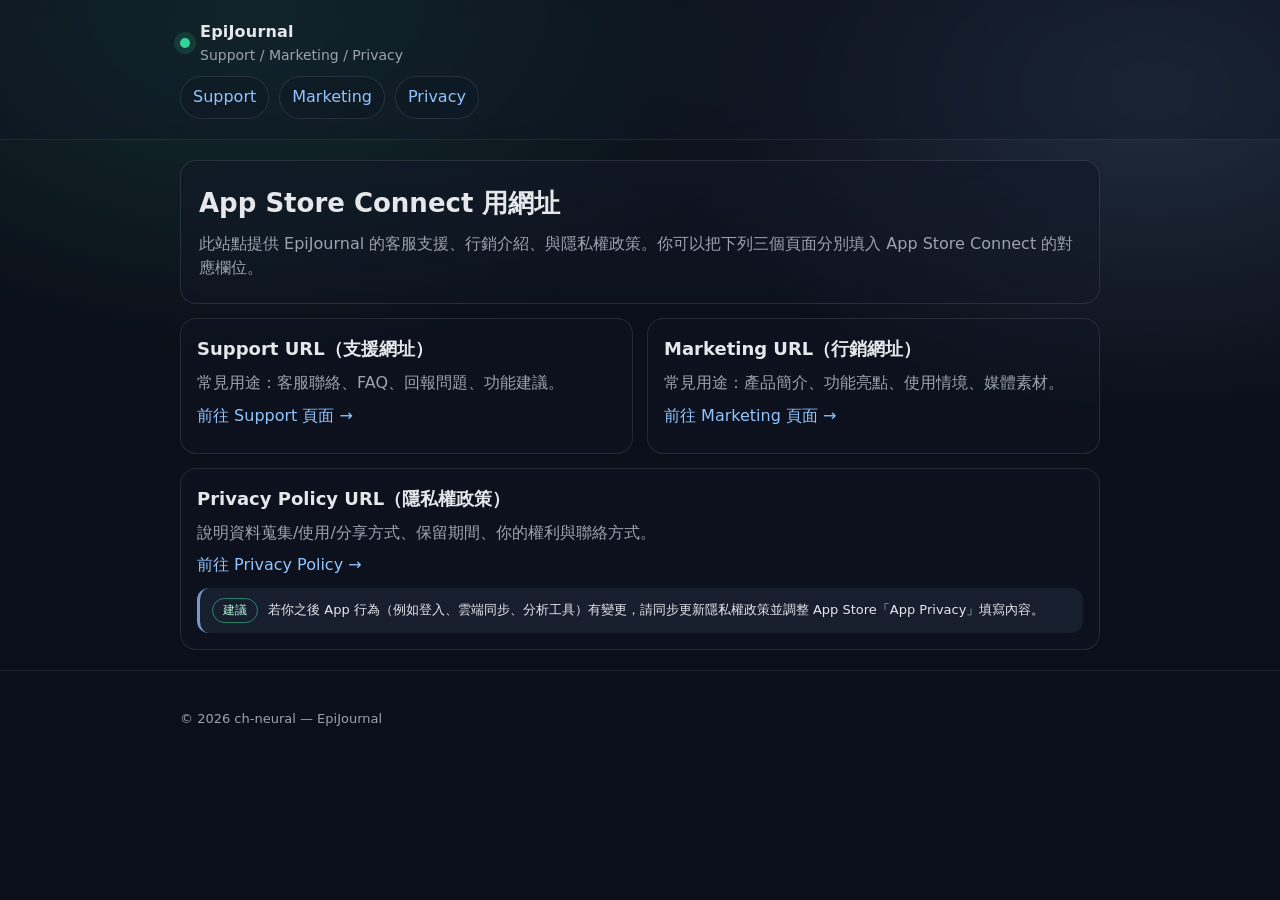
==== docs/index.html @ 1eead51c "Add GitHub Pages for support, marketing, and privacy Create a docs/ site with Support, Marketing, an" ====
<!doctype html>
<html lang="zh-Hant">
  <head>
    <meta charset="utf-8" />
    <meta name="viewport" content="width=device-width, initial-scale=1" />
    <title>EpiJournal — Support / Marketing / Privacy</title>
    <meta name="description" content="EpiJournal 的支援、行銷與隱私權政策頁面（Support URL / Marketing URL / Privacy Policy URL）。" />
    <link rel="stylesheet" href="./assets/styles.css" />
  </head>
  <body>
    <header>
      <div class="container">
        <div class="brand">
          <div class="logo" aria-hidden="true"></div>
          <div>
            <div class="title">EpiJournal</div>
            <div class="subtitle">Support / Marketing / Privacy</div>
          </div>
        </div>
        <nav aria-label="主要導覽">
          <a href="./support.html">Support</a>
          <a href="./marketing.html">Marketing</a>
          <a href="./privacy.html">Privacy</a>
        </nav>
      </div>
    </header>

    <main class="container">
      <section class="hero">
        <h1>App Store Connect 用網址</h1>
        <p>此站點提供 EpiJournal 的客服支援、行銷介紹、與隱私權政策。你可以把下列三個頁面分別填入 App Store Connect 的對應欄位。</p>
      </section>

      <section class="grid" aria-label="頁面列表">
        <article class="card half">
          <h2>Support URL（支援網址）</h2>
          <p class="muted">常見用途：客服聯絡、FAQ、回報問題、功能建議。</p>
          <p><a href="./support.html">前往 Support 頁面 →</a></p>
        </article>

        <article class="card half">
          <h2>Marketing URL（行銷網址）</h2>
          <p class="muted">常見用途：產品簡介、功能亮點、使用情境、媒體素材。</p>
          <p><a href="./marketing.html">前往 Marketing 頁面 →</a></p>
        </article>

        <article class="card">
          <h2>Privacy Policy URL（隱私權政策）</h2>
          <p class="muted">說明資料蒐集/使用/分享方式、保留期間、你的權利與聯絡方式。</p>
          <p><a href="./privacy.html">前往 Privacy Policy →</a></p>
          <div class="callout small">
            <div><span class="pill ok">建議</span> 若你之後 App 行為（例如登入、雲端同步、分析工具）有變更，請同步更新隱私權政策並調整 App Store「App Privacy」填寫內容。</div>
          </div>
        </article>
      </section>
    </main>

    <footer>
      <div class="container small">
        <div class="muted">© <span id="y"></span> ch-neural — EpiJournal</div>
      </div>
    </footer>

    <script>
      document.getElementById("y").textContent = String(new Date().getFullYear());
    </script>
  </body>
</html>
---- docs/assets/styles.css ----
/* Simple, clean GitHub Pages styling for EpiJournal */
:root{
  --bg:#0b0f19;
  --card:#111827;
  --text:#e5e7eb;
  --muted:#9ca3af;
  --border:#243047;
  --link:#93c5fd;
  --accent:#34d399;
  --danger:#fb7185;
  --max: 960px;
}

*{box-sizing:border-box}
html,body{height:100%}
body{
  margin:0;
  font-family: ui-sans-serif, system-ui, -apple-system, Segoe UI, Roboto, Helvetica, Arial, "Apple Color Emoji", "Segoe UI Emoji";
  background: radial-gradient(900px 600px at 20% 0%, rgba(52,211,153,0.16), transparent 60%),
              radial-gradient(900px 600px at 90% 10%, rgba(147,197,253,0.16), transparent 55%),
              var(--bg);
  color:var(--text);
  line-height:1.55;
}

a{color:var(--link); text-decoration:none}
a:hover{text-decoration:underline}

header{
  border-bottom: 1px solid rgba(255,255,255,0.08);
  background: rgba(17,24,39,0.4);
  backdrop-filter: blur(8px);
  position: sticky;
  top: 0;
  z-index: 10;
}

.container{max-width:var(--max); margin:0 auto; padding:20px}
.brand{display:flex; align-items:center; gap:10px}
.logo{
  width:10px;height:10px;border-radius:999px;background:var(--accent);
  box-shadow: 0 0 0 6px rgba(52,211,153,0.14);
}
.title{font-weight:700; letter-spacing:0.2px}
.subtitle{color:var(--muted); font-size:14px}

nav{display:flex; flex-wrap:wrap; gap:10px; margin-top:10px}
nav a{
  display:inline-flex; align-items:center; gap:8px;
  padding:8px 12px;
  border:1px solid rgba(255,255,255,0.10);
  border-radius:999px;
  background: rgba(17,24,39,0.35);
}
nav a[aria-current="page"]{
  border-color: rgba(52,211,153,0.55);
  box-shadow: 0 0 0 3px rgba(52,211,153,0.10);
}

main{padding:28px 0 56px}
.hero{
  padding:22px 18px;
  border:1px solid rgba(255,255,255,0.10);
  border-radius:16px;
  background: linear-gradient(180deg, rgba(17,24,39,0.65), rgba(17,24,39,0.35));
}
.hero h1{margin:0 0 8px; font-size:26px}
.hero p{margin:0; color:var(--muted)}

.grid{
  display:grid;
  grid-template-columns: repeat(12, 1fr);
  gap:14px;
  margin-top:14px;
}
.card{
  grid-column: span 12;
  border:1px solid rgba(255,255,255,0.10);
  border-radius:16px;
  background: rgba(17,24,39,0.35);
  padding:16px;
}
@media (min-width: 820px){
  .card.half{grid-column: span 6;}
}
.card h2{margin:0 0 8px; font-size:18px}
.card p{margin:8px 0; color:var(--muted)}
.card ul{margin:10px 0 0; padding-left:18px; color:var(--muted)}

.pill{
  display:inline-block;
  padding:2px 10px;
  border-radius:999px;
  border:1px solid rgba(255,255,255,0.10);
  color:var(--muted);
  font-size:12px;
  margin-right:6px;
}
.pill.ok{border-color: rgba(52,211,153,0.55); color:#b7f7dd}
.pill.warn{border-color: rgba(251,113,133,0.55); color:#ffd0d9}

code{
  font-family: ui-monospace, SFMono-Regular, Menlo, Monaco, Consolas, "Liberation Mono", "Courier New", monospace;
  background: rgba(255,255,255,0.06);
  padding: 2px 6px;
  border-radius: 8px;
}

footer{
  border-top: 1px solid rgba(255,255,255,0.08);
  color:var(--muted);
  padding:18px 0;
}
.small{font-size:13px}
.muted{color:var(--muted)}
.kvs{display:grid; grid-template-columns: 1fr; gap:8px}
@media (min-width: 700px){
  .kvs{grid-template-columns: 220px 1fr}
}
.k{color: #cbd5e1}
.callout{
  border-left: 3px solid rgba(147,197,253,0.75);
  padding: 10px 12px;
  background: rgba(147,197,253,0.08);
  border-radius: 12px;
  margin-top: 10px;
}
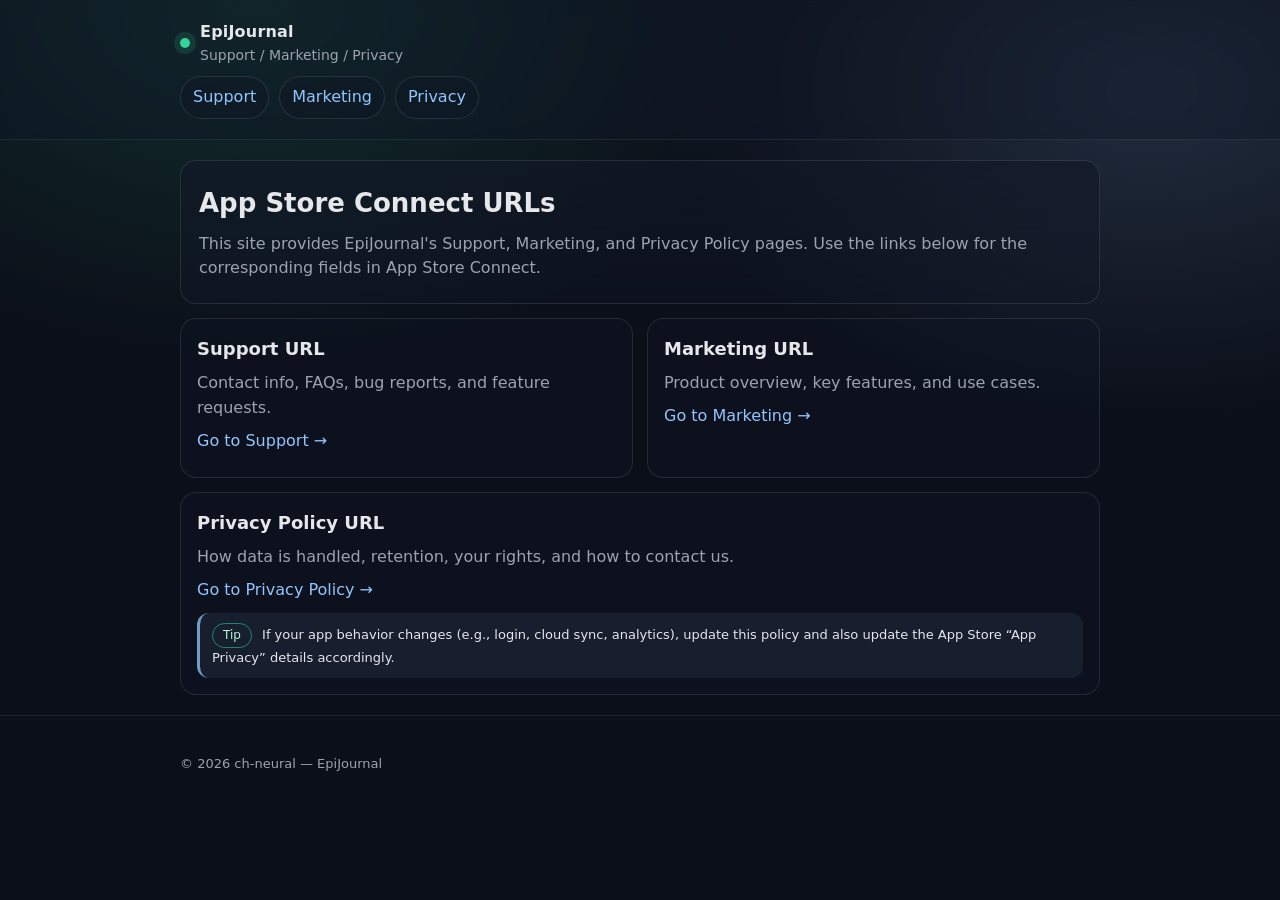
==== commit cc57fd41: "Rewrite GitHub Pages content in English Update the Support, Marketing, and Privacy Policy pages (and" ====
--- a/docs/index.html
+++ b/docs/index.html
@@ -1,10 +1,10 @@
 <!doctype html>
-<html lang="zh-Hant">
+<html lang="en">
   <head>
     <meta charset="utf-8" />
     <meta name="viewport" content="width=device-width, initial-scale=1" />
     <title>EpiJournal — Support / Marketing / Privacy</title>
-    <meta name="description" content="EpiJournal 的支援、行銷與隱私權政策頁面（Support URL / Marketing URL / Privacy Policy URL）。" />
+    <meta name="description" content="Support, marketing, and privacy policy pages for EpiJournal (App Store Connect URLs)." />
     <link rel="stylesheet" href="./assets/styles.css" />
   </head>
   <body>
@@ -17,7 +17,7 @@
             <div class="subtitle">Support / Marketing / Privacy</div>
           </div>
         </div>
-        <nav aria-label="主要導覽">
+        <nav aria-label="Primary">
           <a href="./support.html">Support</a>
           <a href="./marketing.html">Marketing</a>
           <a href="./privacy.html">Privacy</a>
@@ -27,29 +27,29 @@
 
     <main class="container">
       <section class="hero">
-        <h1>App Store Connect 用網址</h1>
-        <p>此站點提供 EpiJournal 的客服支援、行銷介紹、與隱私權政策。你可以把下列三個頁面分別填入 App Store Connect 的對應欄位。</p>
+        <h1>App Store Connect URLs</h1>
+        <p>This site provides EpiJournal's Support, Marketing, and Privacy Policy pages. Use the links below for the corresponding fields in App Store Connect.</p>
       </section>
 
-      <section class="grid" aria-label="頁面列表">
+      <section class="grid" aria-label="Pages">
         <article class="card half">
-          <h2>Support URL（支援網址）</h2>
-          <p class="muted">常見用途：客服聯絡、FAQ、回報問題、功能建議。</p>
-          <p><a href="./support.html">前往 Support 頁面 →</a></p>
+          <h2>Support URL</h2>
+          <p class="muted">Contact info, FAQs, bug reports, and feature requests.</p>
+          <p><a href="./support.html">Go to Support →</a></p>
         </article>
 
         <article class="card half">
-          <h2>Marketing URL（行銷網址）</h2>
-          <p class="muted">常見用途：產品簡介、功能亮點、使用情境、媒體素材。</p>
-          <p><a href="./marketing.html">前往 Marketing 頁面 →</a></p>
+          <h2>Marketing URL</h2>
+          <p class="muted">Product overview, key features, and use cases.</p>
+          <p><a href="./marketing.html">Go to Marketing →</a></p>
         </article>
 
         <article class="card">
-          <h2>Privacy Policy URL（隱私權政策）</h2>
-          <p class="muted">說明資料蒐集/使用/分享方式、保留期間、你的權利與聯絡方式。</p>
-          <p><a href="./privacy.html">前往 Privacy Policy →</a></p>
+          <h2>Privacy Policy URL</h2>
+          <p class="muted">How data is handled, retention, your rights, and how to contact us.</p>
+          <p><a href="./privacy.html">Go to Privacy Policy →</a></p>
           <div class="callout small">
-            <div><span class="pill ok">建議</span> 若你之後 App 行為（例如登入、雲端同步、分析工具）有變更，請同步更新隱私權政策並調整 App Store「App Privacy」填寫內容。</div>
+            <div><span class="pill ok">Tip</span> If your app behavior changes (e.g., login, cloud sync, analytics), update this policy and also update the App Store “App Privacy” details accordingly.</div>
           </div>
         </article>
       </section>
